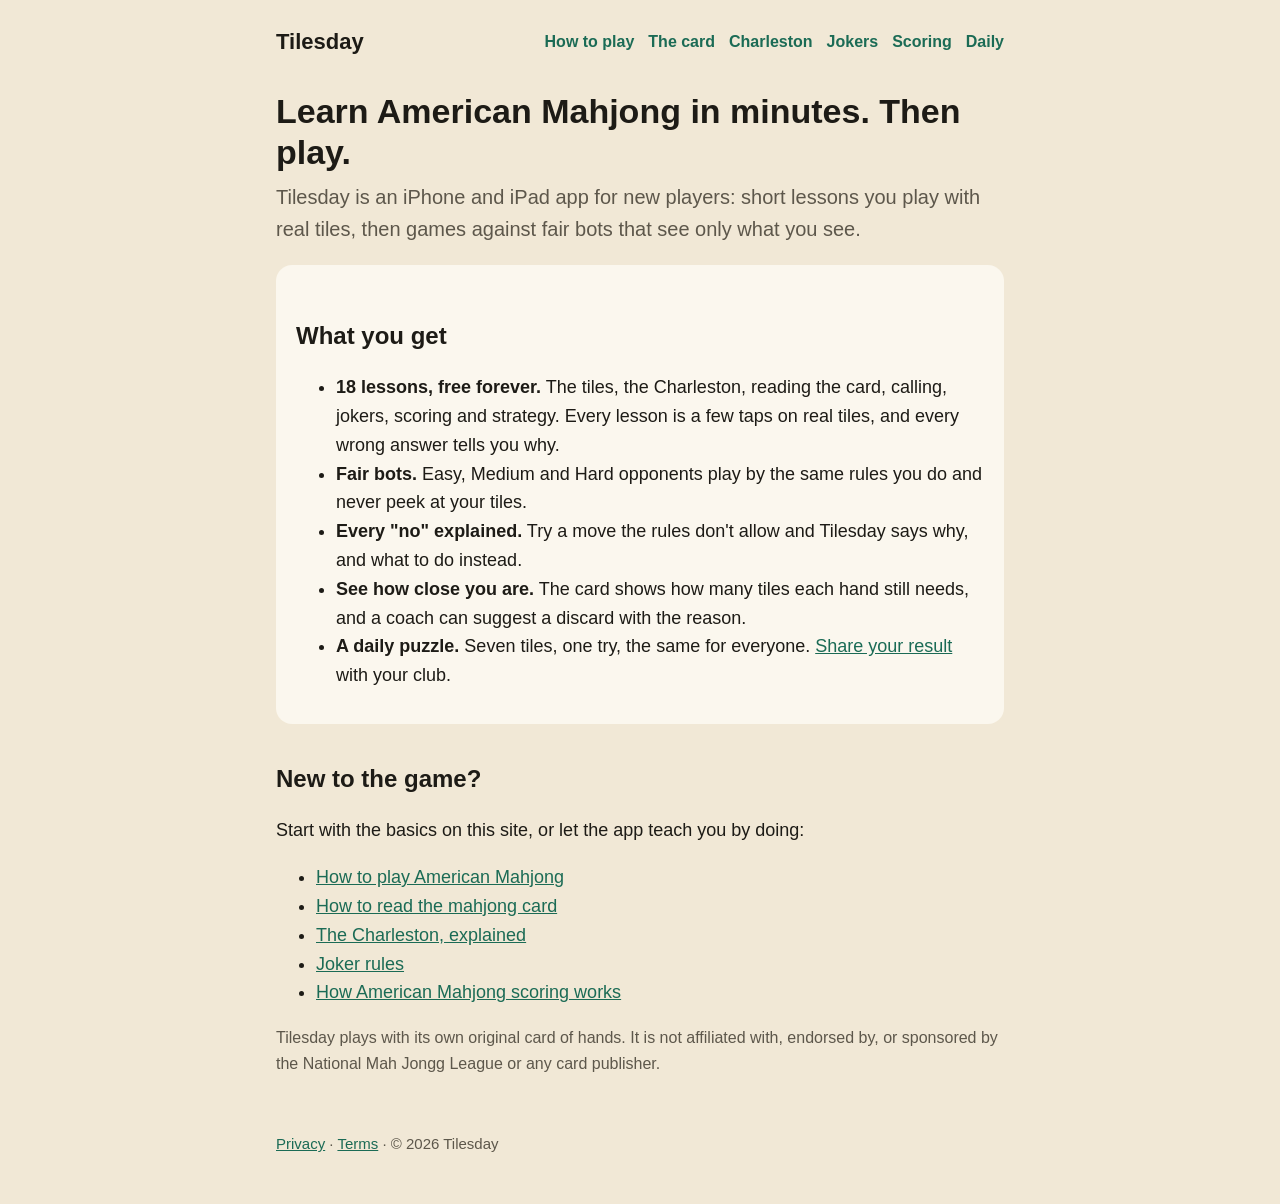
==== index.html @ 013014d0 "Update the Tilesday site" ====
<!doctype html>
<html lang="en">
<head>
<meta charset="utf-8">
<meta name="viewport" content="width=device-width, initial-scale=1">
<title>Tilesday: learn and practice American Mahjong</title>
<meta name="description" content="Tilesday teaches American Mahjong in bite-size lessons you play with real tiles, then lets you practice against fair bots that only see what you see. Lessons are free forever.">
<link rel="stylesheet" href="style.css">
</head>
<body>
<header>
  <a class="brand" href="index.html">Tilesday</a>
  <nav><a href="how-to-play-american-mahjong.html">How to play</a><a href="how-to-read-the-mahjong-card.html">The card</a><a href="charleston.html">Charleston</a><a href="joker-rules.html">Jokers</a><a href="scoring.html">Scoring</a><a href="daily/">Daily</a></nav>
</header>
<main>
  <h1>Learn American Mahjong in minutes. Then play.</h1>
  <p class="lede">Tilesday is an iPhone and iPad app for new players: short lessons you play with real tiles, then games against fair bots that see only what you see.</p>
  <div class="panel">
    <h2>What you get</h2>
    <ul>
      <li><strong>18 lessons, free forever.</strong> The tiles, the Charleston, reading the card, calling, jokers, scoring and strategy. Every lesson is a few taps on real tiles, and every wrong answer tells you why.</li>
      <li><strong>Fair bots.</strong> Easy, Medium and Hard opponents play by the same rules you do and never peek at your tiles.</li>
      <li><strong>Every "no" explained.</strong> Try a move the rules don't allow and Tilesday says why, and what to do instead.</li>
      <li><strong>See how close you are.</strong> The card shows how many tiles each hand still needs, and a coach can suggest a discard with the reason.</li>
      <li><strong>A daily puzzle.</strong> Seven tiles, one try, the same for everyone. <a href="daily/">Share your result</a> with your club.</li>
    </ul>
  </div>
  <h2>New to the game?</h2>
  <p>Start with the basics on this site, or let the app teach you by doing:</p>
  <ul>
    <li><a href="how-to-play-american-mahjong.html">How to play American Mahjong</a></li>
    <li><a href="how-to-read-the-mahjong-card.html">How to read the mahjong card</a></li>
    <li><a href="charleston.html">The Charleston, explained</a></li>
    <li><a href="joker-rules.html">Joker rules</a></li>
    <li><a href="scoring.html">How American Mahjong scoring works</a></li>
  </ul>
  <p class="note">Tilesday plays with its own original card of hands. It is not affiliated with, endorsed by, or sponsored by the National Mah Jongg League or any card publisher.</p>
</main>
<footer><a href="privacy.html">Privacy</a> · <a href="terms.html">Terms</a> · © 2026 Tilesday</footer>
</body>
</html>
---- style.css ----
/* Tilesday website: the app's felt and jade, readable first. */
:root {
  --felt: #f1e8d6;
  --panel: #fbf7ee;
  --ink: #1d1b16;
  --muted: #5d574b;
  --jade: #1b6b55;
  --gold: #b7791f;
  --crak: #b3261e;
  --dot: #1f4e8c;
}
@media (prefers-color-scheme: dark) {
  :root {
    --felt: #16222b;
    --panel: #22313b;
    --ink: #f3efe6;
    --muted: #b9b2a3;
    --jade: #5fc3a2;
    --gold: #e3a84a;
    --crak: #f08a7f;
    --dot: #8fb6ef;
  }
}
* { box-sizing: border-box; }
body {
  margin: 0;
  background: var(--felt);
  color: var(--ink);
  font: 18px/1.6 -apple-system, BlinkMacSystemFont, "Segoe UI", Roboto, Helvetica, Arial, sans-serif;
}
main, header, footer { max-width: 760px; margin: 0 auto; padding: 0 16px; }
header { padding-top: 24px; display: flex; align-items: center; justify-content: space-between; gap: 12px; flex-wrap: wrap; }
header a.brand { font-weight: 700; font-size: 22px; color: var(--ink); text-decoration: none; }
nav a { color: var(--jade); margin-left: 14px; text-decoration: none; font-weight: 600; font-size: 16px; }
h1 { font-size: 34px; line-height: 1.2; margin: 32px 0 8px; }
h2 { font-size: 24px; margin: 36px 0 8px; }
p.lede { font-size: 20px; color: var(--muted); margin-top: 0; }
a { color: var(--jade); }
.panel { background: var(--panel); border-radius: 16px; padding: 16px 20px; margin: 16px 0; }
.hand { font-family: ui-monospace, SFMono-Regular, Menlo, monospace; font-weight: 700; font-size: 22px; letter-spacing: 0.04em; }
.green { color: var(--jade); }
.red { color: var(--crak); }
.blue { color: var(--dot); }
table { border-collapse: collapse; width: 100%; }
th, td { text-align: left; padding: 8px 6px; border-bottom: 1px solid rgba(0,0,0,0.08); vertical-align: top; }
.cta { display: inline-block; background: var(--jade); color: #fff; padding: 12px 22px; border-radius: 999px; text-decoration: none; font-weight: 700; margin: 8px 0; }
.note { color: var(--muted); font-size: 16px; }
footer { padding: 40px 16px 48px; color: var(--muted); font-size: 15px; }
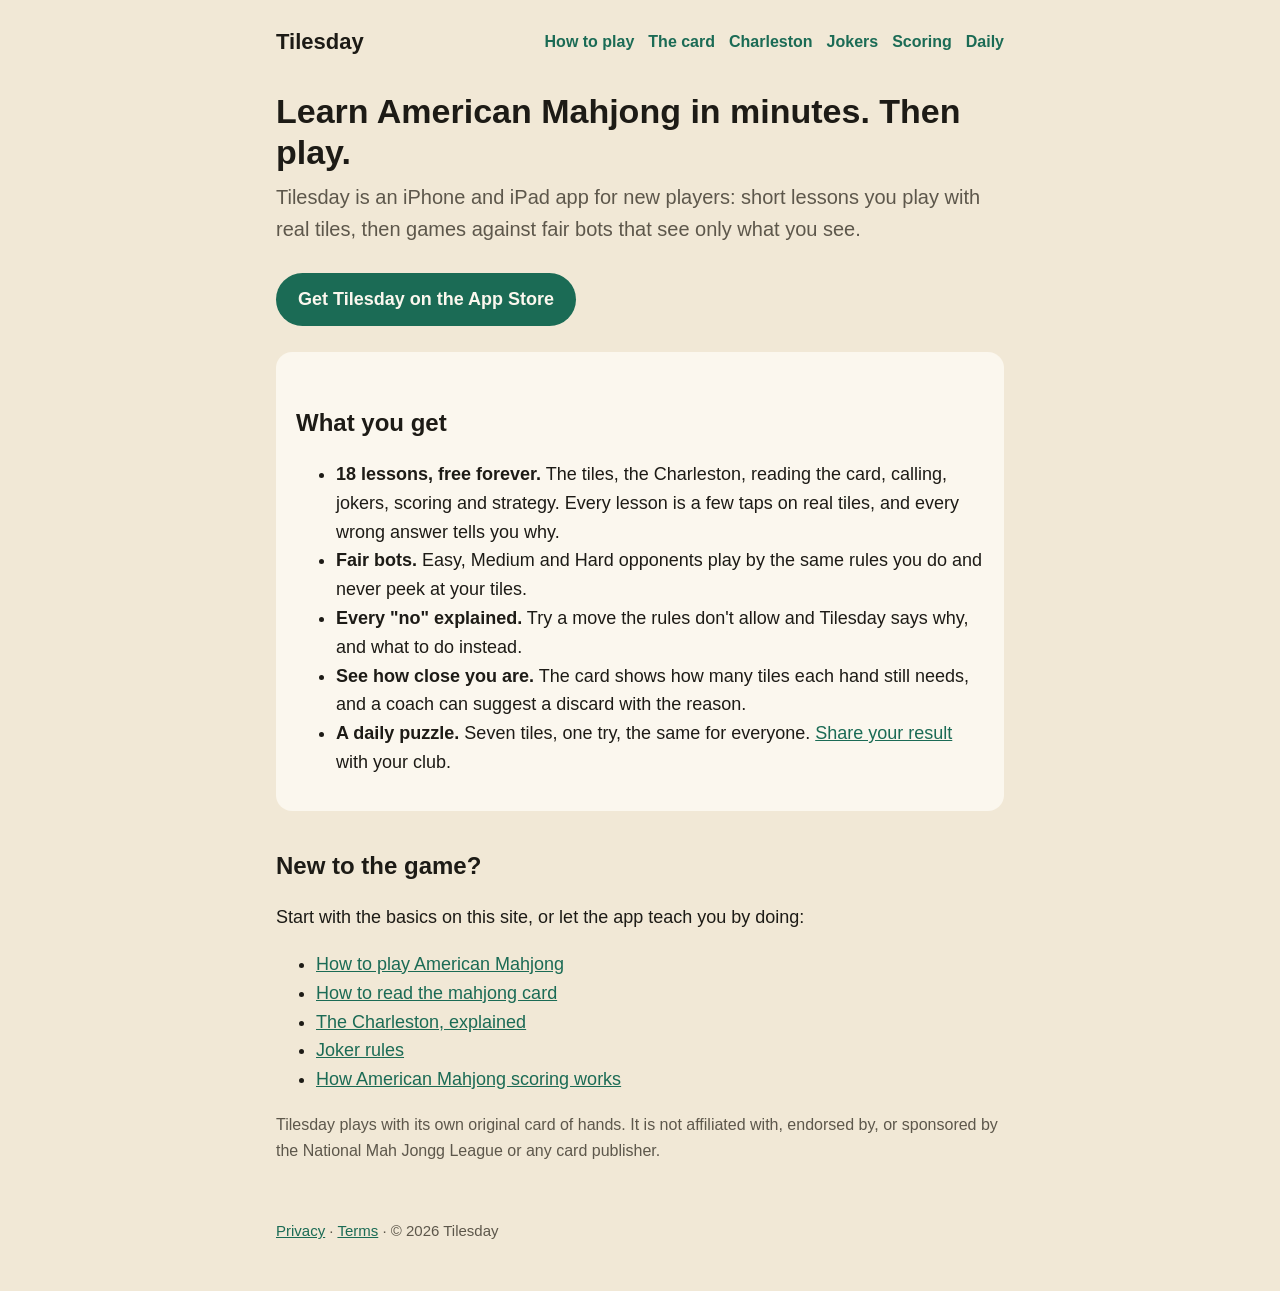
==== commit e28393b1: "Update the Tilesday site" ====
--- a/index.html
+++ b/index.html
@@ -3,6 +3,7 @@
 <head>
 <meta charset="utf-8">
 <meta name="viewport" content="width=device-width, initial-scale=1">
+<meta name="apple-itunes-app" content="app-id=6819394680">
 <title>Tilesday: learn and practice American Mahjong</title>
 <meta name="description" content="Tilesday teaches American Mahjong in bite-size lessons you play with real tiles, then lets you practice against fair bots that only see what you see. Lessons are free forever.">
 <link rel="stylesheet" href="style.css">
@@ -15,6 +16,7 @@
 <main>
   <h1>Learn American Mahjong in minutes. Then play.</h1>
   <p class="lede">Tilesday is an iPhone and iPad app for new players: short lessons you play with real tiles, then games against fair bots that see only what you see.</p>
+  <p><a class="cta" href="https://apps.apple.com/app/id6819394680">Get Tilesday on the App Store</a></p>
   <div class="panel">
     <h2>What you get</h2>
     <ul>
--- a/style.css
+++ b/style.css
@@ -43,6 +43,6 @@
 .blue { color: var(--dot); }
 table { border-collapse: collapse; width: 100%; }
 th, td { text-align: left; padding: 8px 6px; border-bottom: 1px solid rgba(0,0,0,0.08); vertical-align: top; }
-.cta { display: inline-block; background: var(--jade); color: #fff; padding: 12px 22px; border-radius: 999px; text-decoration: none; font-weight: 700; margin: 8px 0; }
+.cta { display: inline-block; background: var(--jade); color: var(--panel); padding: 12px 22px; border-radius: 999px; text-decoration: none; font-weight: 700; margin: 8px 0; }
 .note { color: var(--muted); font-size: 16px; }
 footer { padding: 40px 16px 48px; color: var(--muted); font-size: 15px; }
